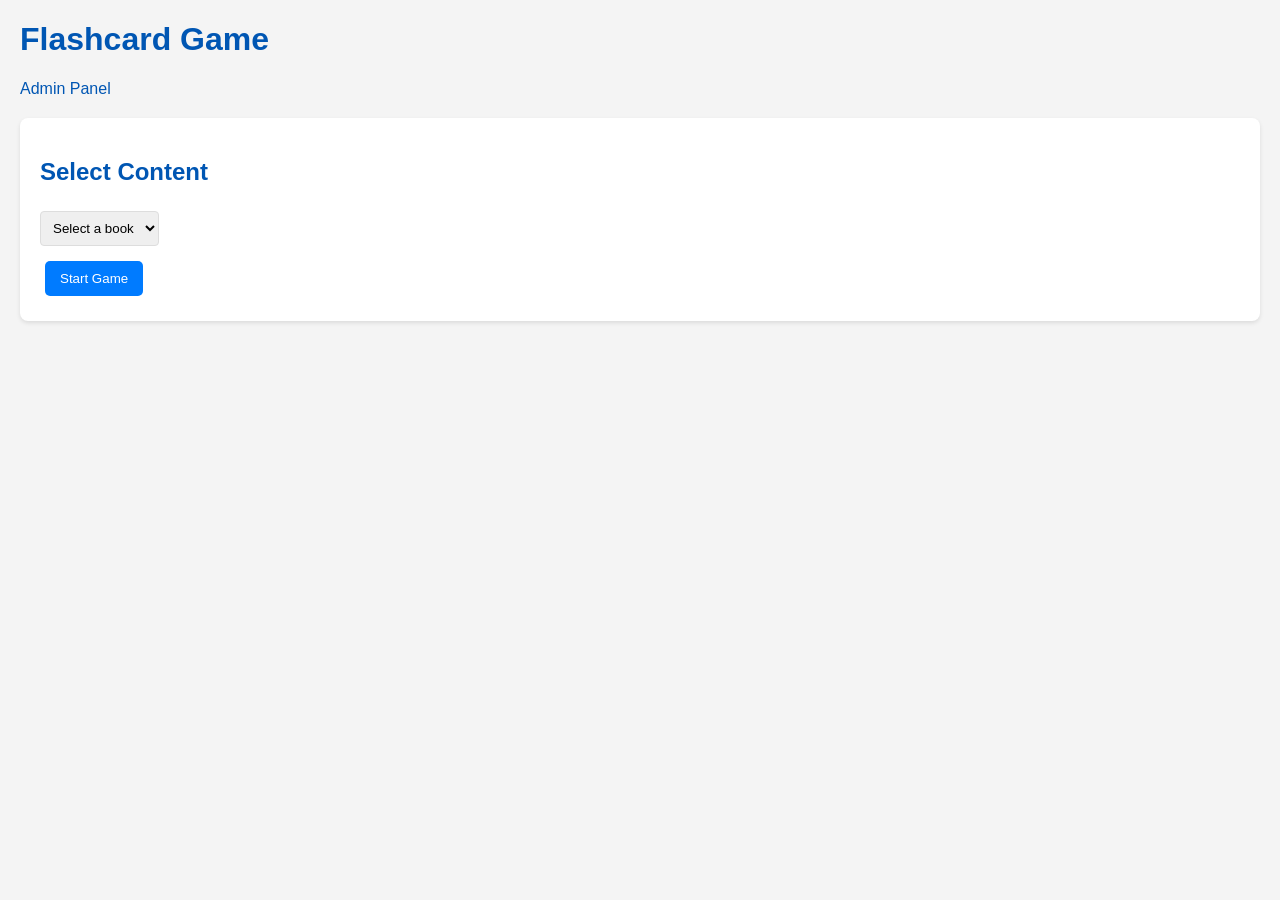
==== index.html @ be995516 "refactor: Convert application to client-side only This commit refactors the entire application from " ====
<!DOCTYPE html>
<html lang="en">
<head>
    <meta charset="UTF-8">
    <meta name="viewport" content="width=device-width, initial-scale=1.0">
    <title>Flashcard Game</title>
    <link rel="stylesheet" href="static/css/style.css">
</head>
<body>
    <h1>Flashcard Game</h1>
    <a href="admin.html">Admin Panel</a>

    <div id="filter-section">
        <h2>Select Content</h2>
        <select id="book-select"></select>
        <div id="chapter-checkboxes"></div>
        <button id="start-game">Start Game</button>
    </div>

    <div id="game-section" style="display: none;">
        <div id="timer">Time left: <span id="time">10</span>s</div>
        <div id="card-container">
            <div id="card">
                <div class="front"></div>
                <div class="back"></div>
            </div>
        </div>
        <div id="controls">
            <button id="show-answer">Show Answer</button>
            <button id="correct-btn" style="display: none;">Correct</button>
            <button id="incorrect-btn" style="display: none;">Incorrect</button>
            <button id="suspend-btn" style="display: none;">Do not show again</button>
        </div>
        <div id="score">Score: <span id="score-value">0</span></div>
    </div>

    <script src="static/js/data.js"></script>
    <script src="static/js/main.js"></script>
</body>
</html>
---- static/css/style.css ----
body {
    font-family: Arial, sans-serif;
    margin: 20px;
    background-color: #f4f4f4;
    color: #333;
}

h1, h2 {
    color: #0056b3;
}

a {
    color: #0056b3;
    text-decoration: none;
}

a:hover {
    text-decoration: underline;
}

#filter-section, #game-section {
    background: #fff;
    padding: 20px;
    margin-top: 20px;
    border-radius: 8px;
    box-shadow: 0 2px 4px rgba(0,0,0,0.1);
}

#notification {
    position: fixed;
    top: 20px;
    right: 20px;
    background-color: #28a745;
    color: white;
    padding: 15px;
    border-radius: 5px;
    box-shadow: 0 2px 4px rgba(0,0,0,0.2);
    transition: opacity 0.5s;
}

#notification.hidden {
    opacity: 0;
}

#card-container {
    perspective: 1000px;
    width: 300px;
    height: 200px;
    margin: 20px auto;
}

#card {
    width: 100%;
    height: 100%;
    position: relative;
    transform-style: preserve-3d;
    transition: transform 0.6s;
}

#card.flipped {
    transform: rotateY(180deg);
}

#card .front, #card .back {
    position: absolute;
    width: 100%;
    height: 100%;
    backface-visibility: hidden;
    display: flex;
    justify-content: center;
    align-items: center;
    border: 1px solid #ddd;
    border-radius: 8px;
    padding: 20px;
    box-sizing: border-box;
}

#card .front {
    background-color: #f9f9f9;
}

#card .back {
    background-color: #e9e9e9;
    transform: rotateY(180deg);
}

button {
    background-color: #007bff;
    color: white;
    border: none;
    padding: 10px 15px;
    border-radius: 5px;
    cursor: pointer;
    margin: 5px;
}

button:hover {
    background-color: #0056b3;
}

input[type="text"], input[type="number"], textarea, select {
    padding: 8px;
    margin: 5px 0 10px;
    border-radius: 4px;
    border: 1px solid #ddd;
}
form {
    margin-bottom: 20px;
}
ul {
    list-style-type: none;
    padding: 0;
}
li {
    background: #eee;
    padding: 8px;
    margin-bottom: 5px;
    border-radius: 4px;
    display: flex;
    justify-content: space-between;
    align-items: center;
}

.admin-container {
    display: grid;
    grid-template-columns: repeat(auto-fit, minmax(300px, 1fr));
    gap: 20px;
}

.admin-section {
    background: #fff;
    padding: 20px;
    border-radius: 8px;
    box-shadow: 0 2px 4px rgba(0,0,0,0.1);
}
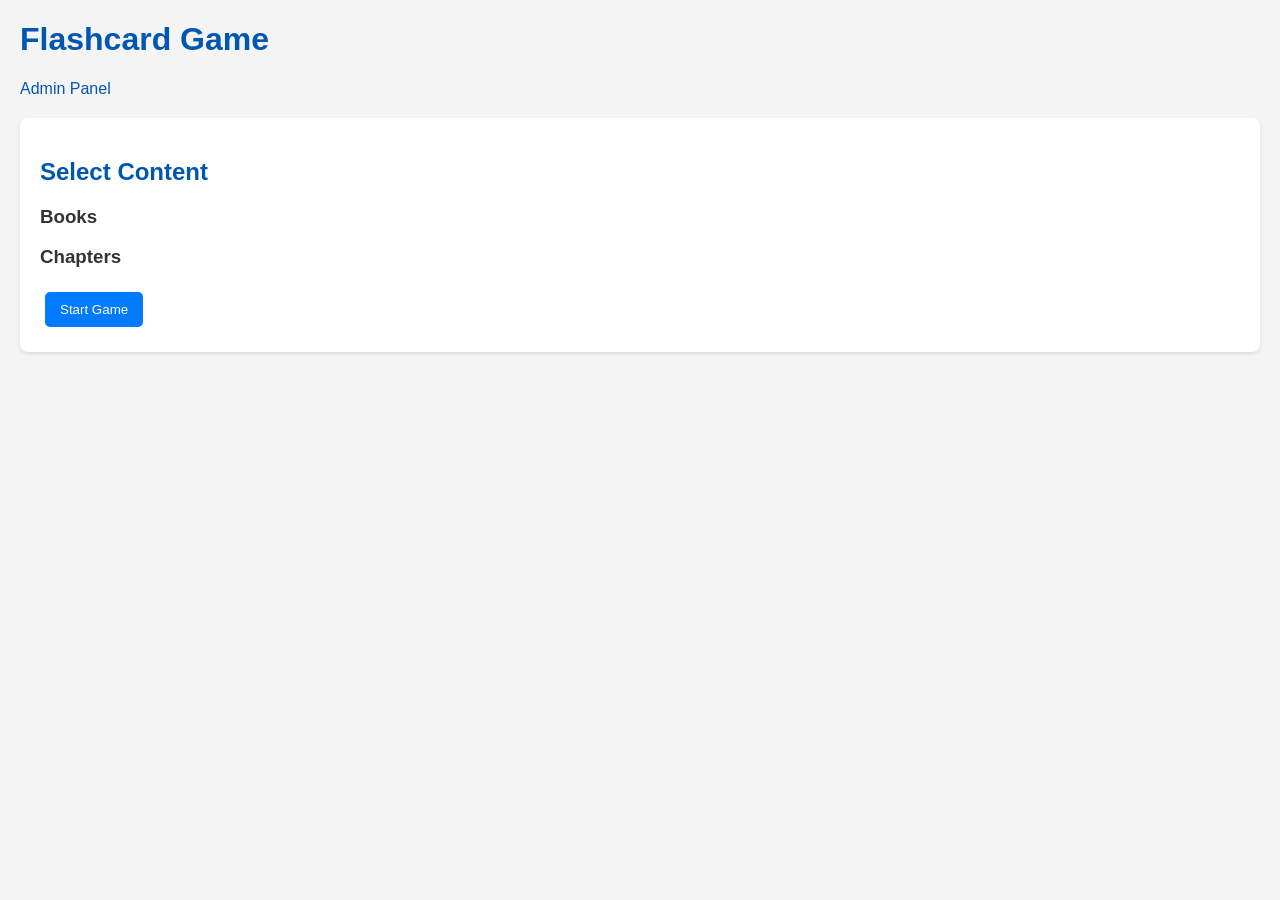
==== commit eefd10ed: "feat: Allow multi-book selection for game sessions This commit enhances the game setup process to al" ====
--- a/index.html
+++ b/index.html
@@ -12,7 +12,9 @@
 
     <div id="filter-section">
         <h2>Select Content</h2>
-        <select id="book-select"></select>
+        <h3>Books</h3>
+        <div id="book-checkboxes"></div>
+        <h3>Chapters</h3>
         <div id="chapter-checkboxes"></div>
         <button id="start-game">Start Game</button>
     </div>
--- a/static/css/style.css
+++ b/static/css/style.css
@@ -40,6 +40,10 @@
 
 #notification.hidden {
     opacity: 0;
+}
+
+.d-none {
+    display: none;
 }
 
 #card-container {
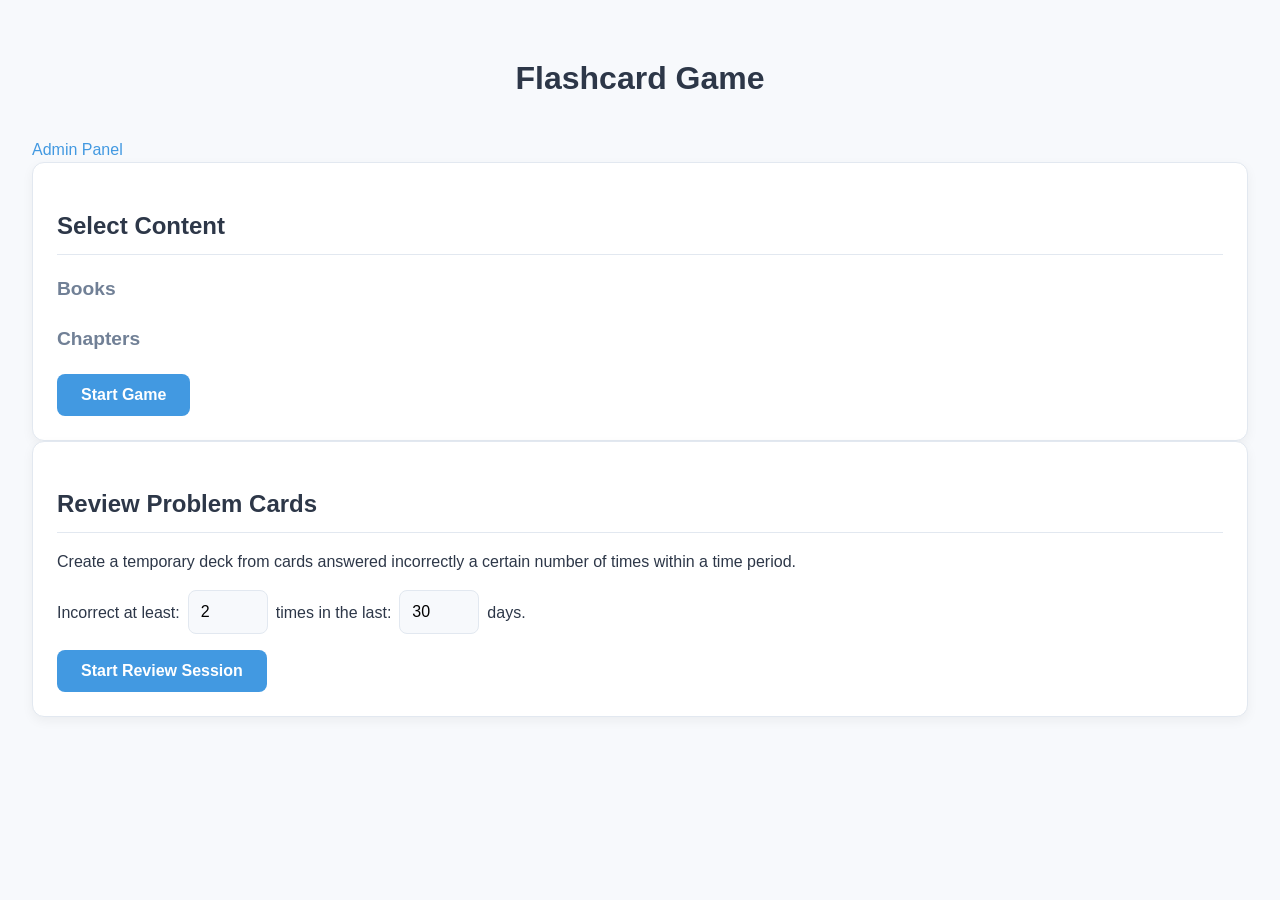
==== commit 63090503: "feat: Add 'Important Card' status and 'Review Mode' This commit introduces two major features to enh" ====
--- a/index.html
+++ b/index.html
@@ -19,6 +19,19 @@
         <button id="start-game">Start Game</button>
     </div>
 
+    <div id="review-section">
+        <h2>Review Problem Cards</h2>
+        <p>Create a temporary deck from cards answered incorrectly a certain number of times within a time period.</p>
+        <div class="review-controls">
+            <label for="incorrect-threshold">Incorrect at least:</label>
+            <input type="number" id="incorrect-threshold" value="2" min="1">
+            <label for="review-days">times in the last:</label>
+            <input type="number" id="review-days" value="30" min="1">
+            <label for="review-days">days.</label>
+        </div>
+        <button id="start-review-btn">Start Review Session</button>
+    </div>
+
     <div id="game-section" style="display: none;">
         <div id="timer">Time left: <span id="time">10</span>s</div>
         <div id="card-container">
@@ -32,6 +45,7 @@
             <button id="correct-btn" style="display: none;">Correct</button>
             <button id="incorrect-btn" style="display: none;">Incorrect</button>
             <button id="suspend-btn" style="display: none;">Do not show again</button>
+            <button id="important-btn" style="display: none;">Mark as Important</button>
         </div>
         <div id="score">Score: <span id="score-value">0</span></div>
     </div>
--- a/static/css/style.css
+++ b/static/css/style.css
@@ -1,139 +1,297 @@
+/* --- A More Modern Design for the Flashcard App --- */
+
+/* 1. Variables and Root Styles */
+:root {
+    --bg-color: #f7f9fc;
+    --panel-bg: #ffffff;
+    --text-color: #2d3748; /* Darker gray */
+    --subtle-text: #718096;
+    --primary-color: #4299e1; /* A nice blue */
+    --primary-hover: #2b6cb0;
+    --danger-color: #e53e3e; /* Red for delete */
+    --danger-hover: #c53030;
+    --border-color: #e2e8f0;
+    --shadow-color: rgba(0, 0, 0, 0.05);
+    --font-family: -apple-system, BlinkMacSystemFont, "Segoe UI", Roboto, Helvetica, Arial, sans-serif;
+}
+
 body {
-    font-family: Arial, sans-serif;
-    margin: 20px;
-    background-color: #f4f4f4;
-    color: #333;
-}
-
-h1, h2 {
-    color: #0056b3;
-}
+    font-family: var(--font-family);
+    background-color: var(--bg-color);
+    color: var(--text-color);
+    margin: 0;
+    padding: 2rem;
+    line-height: 1.6;
+}
+
+h1, h2, h3 {
+    color: var(--text-color);
+    font-weight: 600;
+}
+
+h1 { font-size: 2rem; margin-bottom: 2rem; text-align: center; }
+h2 { font-size: 1.5rem; border-bottom: 1px solid var(--border-color); padding-bottom: 0.5rem; margin-bottom: 1rem; }
+h3 { font-size: 1.2rem; color: var(--subtle-text); }
 
 a {
-    color: #0056b3;
+    color: var(--primary-color);
     text-decoration: none;
-}
-
+    font-weight: 500;
+}
 a:hover {
     text-decoration: underline;
 }
 
-#filter-section, #game-section {
-    background: #fff;
+/* 2. Main Layout & Panels */
+.admin-container {
+    display: flex;
+    flex-direction: column;
+    gap: 2rem;
+    max-width: 900px; /* Constrain width for better readability */
+    margin: 0 auto; /* Center the container */
+}
+
+.admin-section, #filter-section, #game-section, #review-section {
+    background: var(--panel-bg);
+    padding: 1.5rem;
+    border-radius: 12px;
+    box-shadow: 0 4px 12px var(--shadow-color);
+    border: 1px solid var(--border-color);
+}
+
+.admin-section {
+    display: flex;
+    flex-direction: column;
+}
+
+/* 3. Forms and Controls */
+form {
+    margin-bottom: 1.5rem;
+}
+
+input[type="text"], input[type="number"], textarea, select {
+    width: 100%;
+    padding: 0.75rem;
+    margin-bottom: 1rem;
+    border-radius: 8px;
+    border: 1px solid var(--border-color);
+    font-size: 1rem;
+    background-color: var(--bg-color);
+    box-sizing: border-box;
+    transition: border-color 0.2s, box-shadow 0.2s;
+}
+
+input:focus, textarea:focus, select:focus {
+    outline: none;
+    border-color: var(--primary-color);
+    box-shadow: 0 0 0 3px rgba(66, 153, 225, 0.2);
+}
+
+button, input[type="submit"] {
+    font-family: var(--font-family);
+    font-size: 1rem;
+    font-weight: 600;
+    color: white;
+    background-color: var(--primary-color);
+    border: none;
+    padding: 0.75rem 1.5rem;
+    border-radius: 8px;
+    cursor: pointer;
+    transition: background-color 0.2s, transform 0.1s;
+    -webkit-appearance: none;
+}
+
+button:hover, input[type="submit"]:hover {
+    background-color: var(--primary-hover);
+    transform: translateY(-1px);
+}
+
+button.danger, button#bulk-delete-btn {
+    background-color: var(--danger-color);
+}
+button.danger:hover, button#bulk-delete-btn:hover {
+    background-color: var(--danger-hover);
+}
+
+/* 4. Lists (Books, Chapters, Cards) */
+.admin-section ul {
+    max-height: 300px;
+    overflow-y: auto;
+    border: 1px solid var(--border-color);
+    padding: 0.5rem;
+    border-radius: 8px;
+    flex-grow: 1; /* For flex layout */
+}
+
+li {
+    background: var(--panel-bg);
+    padding: 0.75rem 1rem;
+    margin-bottom: 0.5rem;
+    border-radius: 6px;
+    border: 1px solid var(--border-color);
+    display: flex;
+    justify-content: space-between;
+    align-items: center;
+    transition: background-color 0.2s;
+}
+
+li:hover {
+    background-color: #f7f9fc;
+}
+
+li span {
+    flex-grow: 1;
+    margin-left: 0.5rem;
+}
+
+li button {
+    padding: 0.25rem 0.5rem;
+    font-size: 0.8rem;
+    background-color: #a0aec0; /* Gray */
+}
+li button:hover {
+    background-color: #718096;
+}
+
+/* 5. Game-specific Styles */
+#card-container {
+    perspective: 1000px;
+    width: clamp(280px, 90vw, 800px); /* Min width, preferred width, max width */
+    margin: 2rem auto;
+    aspect-ratio: 16 / 9;
+    max-height: 70vh; /* Don't let it be taller than 70% of the screen */
+}
+
+#card {
+    width: 100%;
+    height: 100%;
+    position: relative;
+    transform-style: preserve-3d;
+    transition: transform 0.6s;
+}
+
+#card.flipped {
+    transform: rotateY(180deg);
+}
+
+#card .front, #card .back {
+    position: absolute;
+    width: 100%;
+    height: 100%;
+    backface-visibility: hidden;
+    display: flex;
+    justify-content: center;
+    align-items: center;
+    border-radius: 12px;
+    box-shadow: 0 4px 12px var(--shadow-color);
+    border: 1px solid var(--border-color);
+    font-size: clamp(1.2rem, 5vmin, 3rem);
+    text-align: center;
+}
+
+.card-content {
+    width: 100%;
+    height: 100%;
     padding: 20px;
-    margin-top: 20px;
-    border-radius: 8px;
-    box-shadow: 0 2px 4px rgba(0,0,0,0.1);
+    box-sizing: border-box;
+    overflow-y: auto;
+    overflow-wrap: break-word;
+}
+
+#card .front {
+    background-color: var(--panel-bg);
+}
+
+#card .back {
+    background-color: #edf2f7;
+    transform: rotateY(180deg);
+}
+
+#timer {
+    text-align: center;
+    font-size: 1.2rem;
+    font-weight: 600;
+    color: var(--subtle-text);
+}
+
+#score {
+    text-align: center;
+    font-size: 1.2rem;
+    margin-top: 1rem;
+}
+
+/* 6. Utility and Misc */
+.d-none {
+    display: none;
 }
 
 #notification {
     position: fixed;
     top: 20px;
     right: 20px;
-    background-color: #28a745;
+    background-color: #38a169; /* Green */
     color: white;
-    padding: 15px;
-    border-radius: 5px;
-    box-shadow: 0 2px 4px rgba(0,0,0,0.2);
-    transition: opacity 0.5s;
-}
-
-#notification.hidden {
+    padding: 1rem;
+    border-radius: 8px;
+    box-shadow: 0 4px 12px rgba(0,0,0,0.1);
+    transition: all 0.5s ease-in-out;
+    transform: translateX(120%);
     opacity: 0;
-}
-
-.d-none {
-    display: none;
-}
-
-#card-container {
-    perspective: 1000px;
-    width: 300px;
-    height: 200px;
-    margin: 20px auto;
-}
-
-#card {
-    width: 100%;
-    height: 100%;
-    position: relative;
-    transform-style: preserve-3d;
-    transition: transform 0.6s;
-}
-
-#card.flipped {
-    transform: rotateY(180deg);
-}
-
-#card .front, #card .back {
-    position: absolute;
-    width: 100%;
-    height: 100%;
-    backface-visibility: hidden;
-    display: flex;
-    justify-content: center;
+    z-index: 100;
+}
+
+#notification.show {
+    transform: translateX(0);
+    opacity: 1;
+}
+
+/* Styles for Question Management Page */
+.filter-controls {
+    display: flex;
+    gap: 2rem;
+    margin-bottom: 1rem;
+}
+.filter-group {
+    flex: 1;
+    border: 1px solid var(--border-color);
+    padding: 1rem;
+    border-radius: 8px;
+    max-height: 200px;
+    overflow-y: auto;
+}
+.filter-group div label {
+    display: block;
+}
+.table-container {
+    width: 100%;
+    overflow-x: auto;
+}
+#questions-table {
+    width: 100%;
+    border-collapse: collapse;
+    margin-top: 1rem;
+}
+#questions-table th, #questions-table td {
+    border: 1px solid var(--border-color);
+    padding: 0.75rem;
+    text-align: left;
+    vertical-align: top;
+}
+#questions-table th {
+    background-color: #edf2f7;
+    font-weight: 600;
+}
+#questions-table tbody tr:nth-child(even) {
+    background-color: var(--bg-color);
+}
+
+.review-controls {
+    display: flex;
     align-items: center;
-    border: 1px solid #ddd;
-    border-radius: 8px;
-    padding: 20px;
-    box-sizing: border-box;
-}
-
-#card .front {
-    background-color: #f9f9f9;
-}
-
-#card .back {
-    background-color: #e9e9e9;
-    transform: rotateY(180deg);
-}
-
-button {
-    background-color: #007bff;
-    color: white;
-    border: none;
-    padding: 10px 15px;
-    border-radius: 5px;
-    cursor: pointer;
-    margin: 5px;
-}
-
-button:hover {
-    background-color: #0056b3;
-}
-
-input[type="text"], input[type="number"], textarea, select {
-    padding: 8px;
-    margin: 5px 0 10px;
-    border-radius: 4px;
-    border: 1px solid #ddd;
-}
-form {
-    margin-bottom: 20px;
-}
-ul {
-    list-style-type: none;
-    padding: 0;
-}
-li {
-    background: #eee;
-    padding: 8px;
-    margin-bottom: 5px;
-    border-radius: 4px;
-    display: flex;
-    justify-content: space-between;
-    align-items: center;
-}
-
-.admin-container {
-    display: grid;
-    grid-template-columns: repeat(auto-fit, minmax(300px, 1fr));
-    gap: 20px;
-}
-
-.admin-section {
-    background: #fff;
-    padding: 20px;
-    border-radius: 8px;
-    box-shadow: 0 2px 4px rgba(0,0,0,0.1);
-}
+    gap: 0.5rem;
+    margin: 1rem 0;
+}
+.review-controls input[type="number"] {
+    width: 80px;
+    margin-bottom: 0;
+}
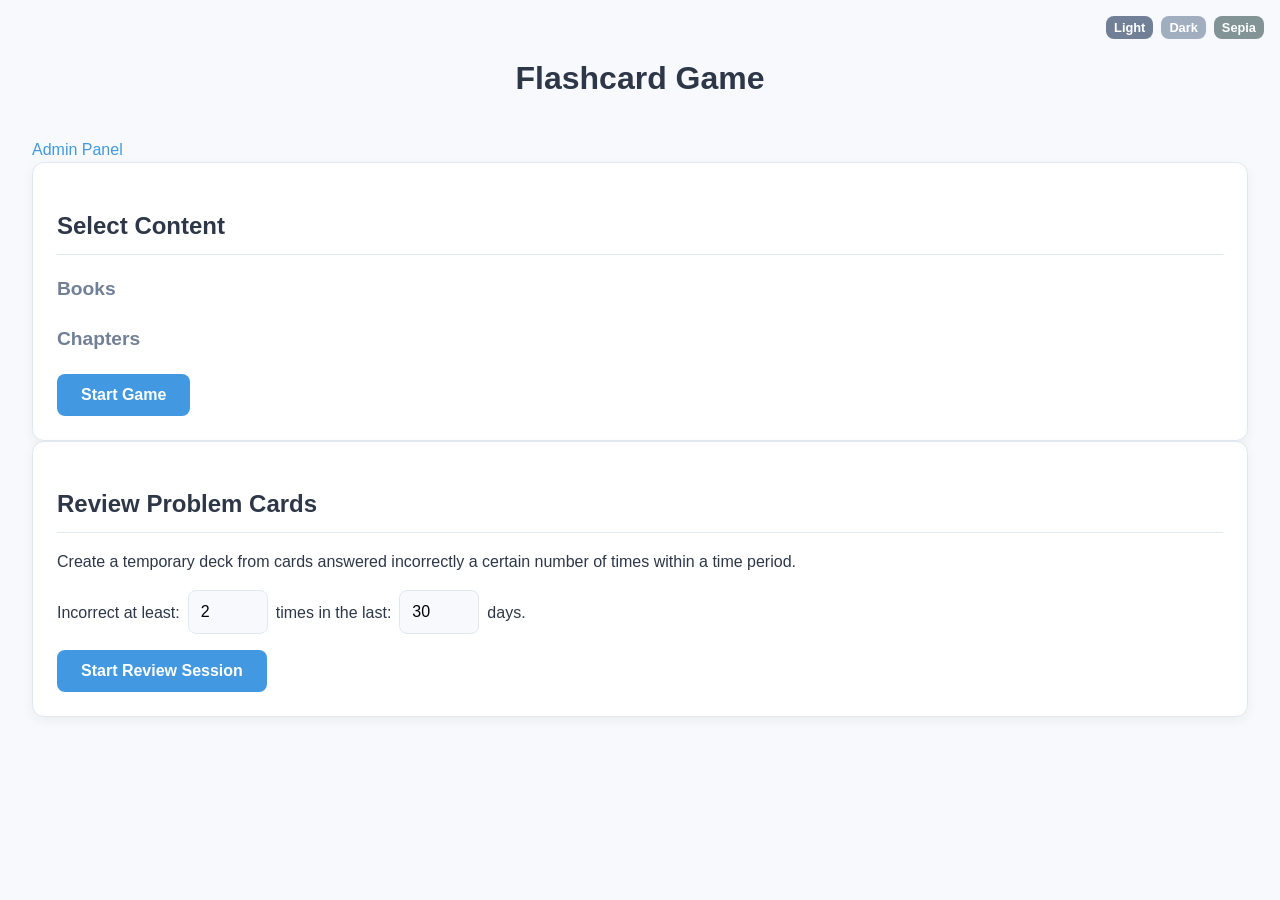
==== commit eeafb6e9: "feat: Add color theme switcher with 3 themes This commit introduces a theming system to the applicat" ====
--- a/index.html
+++ b/index.html
@@ -5,8 +5,14 @@
     <meta name="viewport" content="width=device-width, initial-scale=1.0">
     <title>Flashcard Game</title>
     <link rel="stylesheet" href="static/css/style.css">
+    <script src="static/js/theme.js"></script>
 </head>
 <body>
+    <div class="theme-switcher">
+        <button data-theme="light">Light</button>
+        <button data-theme="dark">Dark</button>
+        <button data-theme="sepia">Sepia</button>
+    </div>
     <h1>Flashcard Game</h1>
     <a href="admin.html">Admin Panel</a>
 
--- a/static/css/style.css
+++ b/static/css/style.css
@@ -15,6 +15,37 @@
     --font-family: -apple-system, BlinkMacSystemFont, "Segoe UI", Roboto, Helvetica, Arial, sans-serif;
 }
 
+/* 1a. Dark Theme */
+[data-theme="dark"] {
+    --bg-color: #1a202c;
+    --panel-bg: #2d3748;
+    --text-color: #e2e8f0;
+    --subtle-text: #a0aec0;
+    --primary-color: #63b3ed;
+    --primary-hover: #90cdf4;
+    --border-color: #4a5568;
+    --shadow-color: rgba(0, 0, 0, 0.2);
+}
+[data-theme="dark"] #card .back { background-color: #1a202c; }
+[data-theme="dark"] li:hover { background-color: #4a5568; }
+
+/* 1b. Sepia Theme */
+[data-theme="sepia"] {
+    --bg-color: #f1e7d0;
+    --panel-bg: #fdf6e3;
+    --text-color: #586e75;
+    --subtle-text: #839496;
+    --primary-color: #268bd2;
+    --primary-hover: #2aa198;
+    --danger-color: #dc322f;
+    --danger-hover: #cb4b16;
+    --border-color: #eee8d5;
+    --shadow-color: rgba(0, 0, 0, 0.1);
+}
+[data-theme="sepia"] #card .back { background-color: #eee8d5; }
+[data-theme="sepia"] li:hover { background-color: #eee8d5; }
+
+
 body {
     font-family: var(--font-family);
     background-color: var(--bg-color);
@@ -245,6 +276,20 @@
     opacity: 1;
 }
 
+/* Theme Switcher Styles */
+.theme-switcher {
+    position: absolute;
+    top: 1rem;
+    right: 1rem;
+    display: flex;
+    gap: 0.5rem;
+}
+.theme-switcher button {
+    padding: 0.25rem 0.5rem;
+    font-size: 0.8rem;
+    background-color: var(--subtle-text);
+}
+
 /* Styles for Question Management Page */
 .filter-controls {
     display: flex;
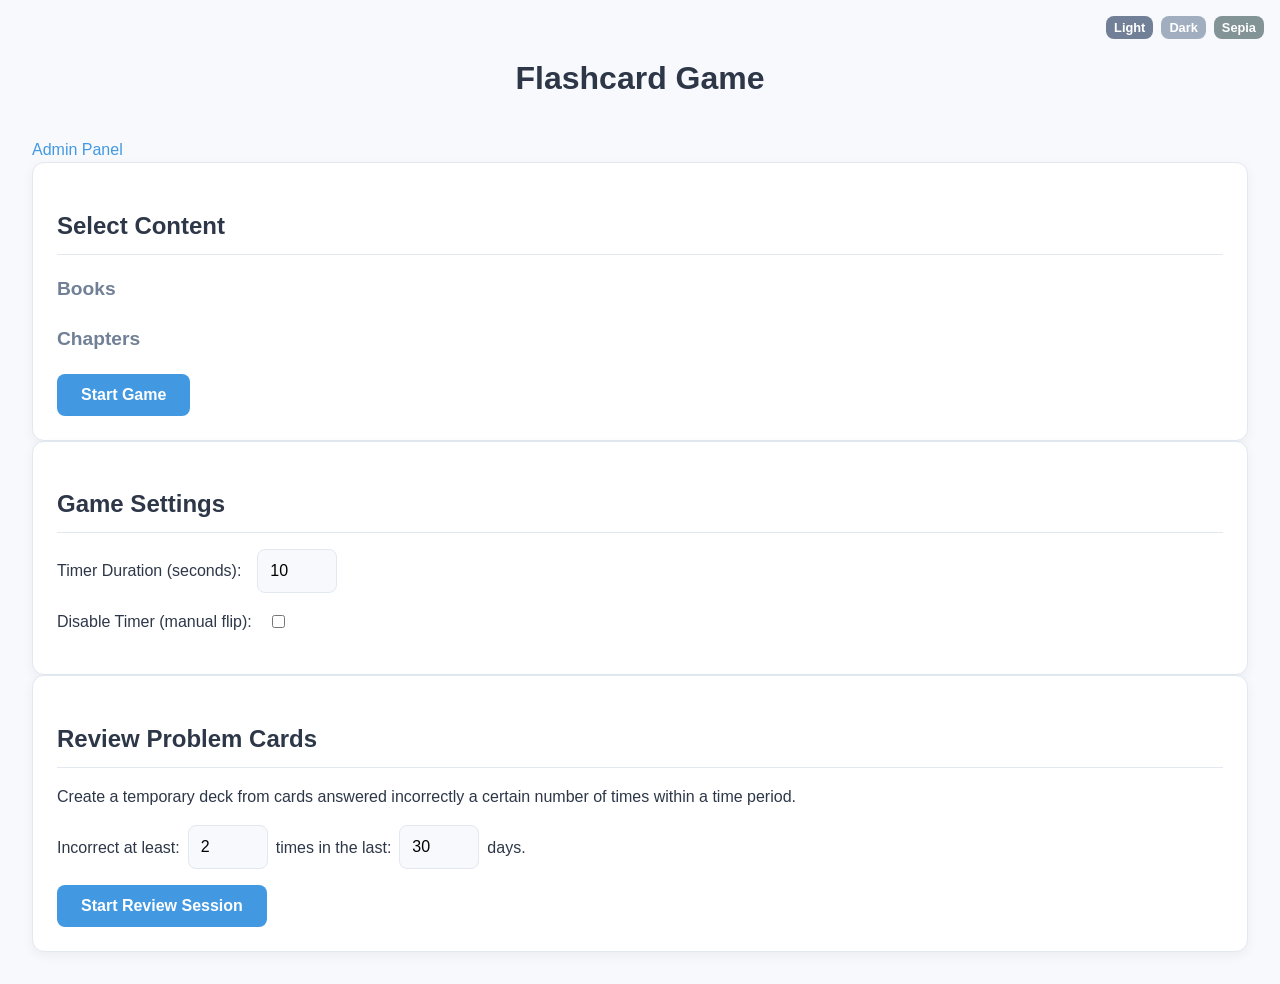
==== commit e237b899: "feat: Add configurable timer and fix theme system This commit introduces two main changes:  1.  **Co" ====
--- a/index.html
+++ b/index.html
@@ -23,6 +23,18 @@
         <h3>Chapters</h3>
         <div id="chapter-checkboxes"></div>
         <button id="start-game">Start Game</button>
+    </div>
+
+    <div id="settings-section">
+        <h2>Game Settings</h2>
+        <div class="setting-control">
+            <label for="timer-duration">Timer Duration (seconds):</label>
+            <input type="number" id="timer-duration" value="10" min="1">
+        </div>
+        <div class="setting-control">
+            <label for="timer-disable">Disable Timer (manual flip):</label>
+            <input type="checkbox" id="timer-disable">
+        </div>
     </div>
 
     <div id="review-section">
--- a/static/css/style.css
+++ b/static/css/style.css
@@ -82,7 +82,7 @@
     margin: 0 auto; /* Center the container */
 }
 
-.admin-section, #filter-section, #game-section, #review-section {
+.admin-section, #filter-section, #game-section, #review-section, #settings-section {
     background: var(--panel-bg);
     padding: 1.5rem;
     border-radius: 12px;
@@ -340,3 +340,14 @@
     width: 80px;
     margin-bottom: 0;
 }
+
+.setting-control {
+    display: flex;
+    align-items: center;
+    gap: 1rem;
+    margin-bottom: 1rem;
+}
+.setting-control input[type="number"] {
+    width: 80px;
+    margin-bottom: 0;
+}
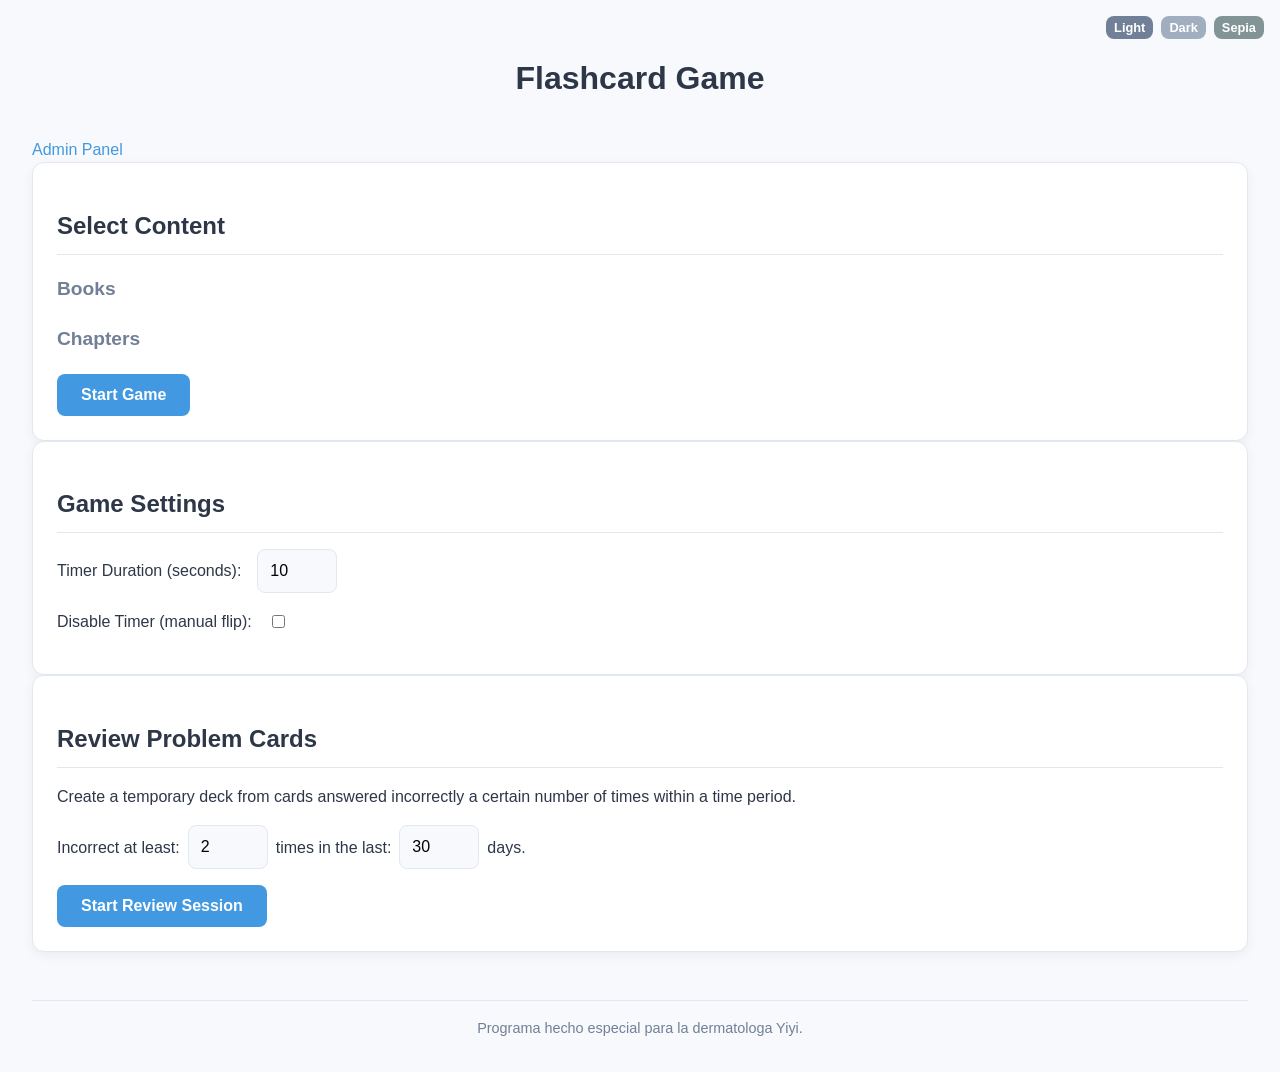
==== commit 83009507: "feat: Add dedication footer and motivational quotes This commit introduces two new personalization f" ====
--- a/index.html
+++ b/index.html
@@ -70,5 +70,9 @@
 
     <script src="static/js/data.js"></script>
     <script src="static/js/main.js"></script>
+
+    <footer>
+        Programa hecho especial para la dermatologa Yiyi.
+    </footer>
 </body>
 </html>
--- a/static/css/style.css
+++ b/static/css/style.css
@@ -341,6 +341,35 @@
     margin-bottom: 0;
 }
 
+/* Footer Styles */
+footer {
+    text-align: center;
+    margin-top: 3rem;
+    padding-top: 1rem;
+    border-top: 1px solid var(--border-color);
+    font-size: 0.9rem;
+    color: var(--subtle-text);
+}
+
+/* Card Creation Form */
+#card-form {
+    display: flex;
+    flex-wrap: wrap;
+    gap: 2rem;
+}
+.card-form-side {
+    flex: 1;
+    min-width: 250px;
+}
+.image-preview {
+    max-width: 100%;
+    height: auto;
+    margin-top: 1rem;
+    border: 1px solid var(--border-color);
+    border-radius: 8px;
+    display: none; /* Hidden by default */
+}
+
 .setting-control {
     display: flex;
     align-items: center;
